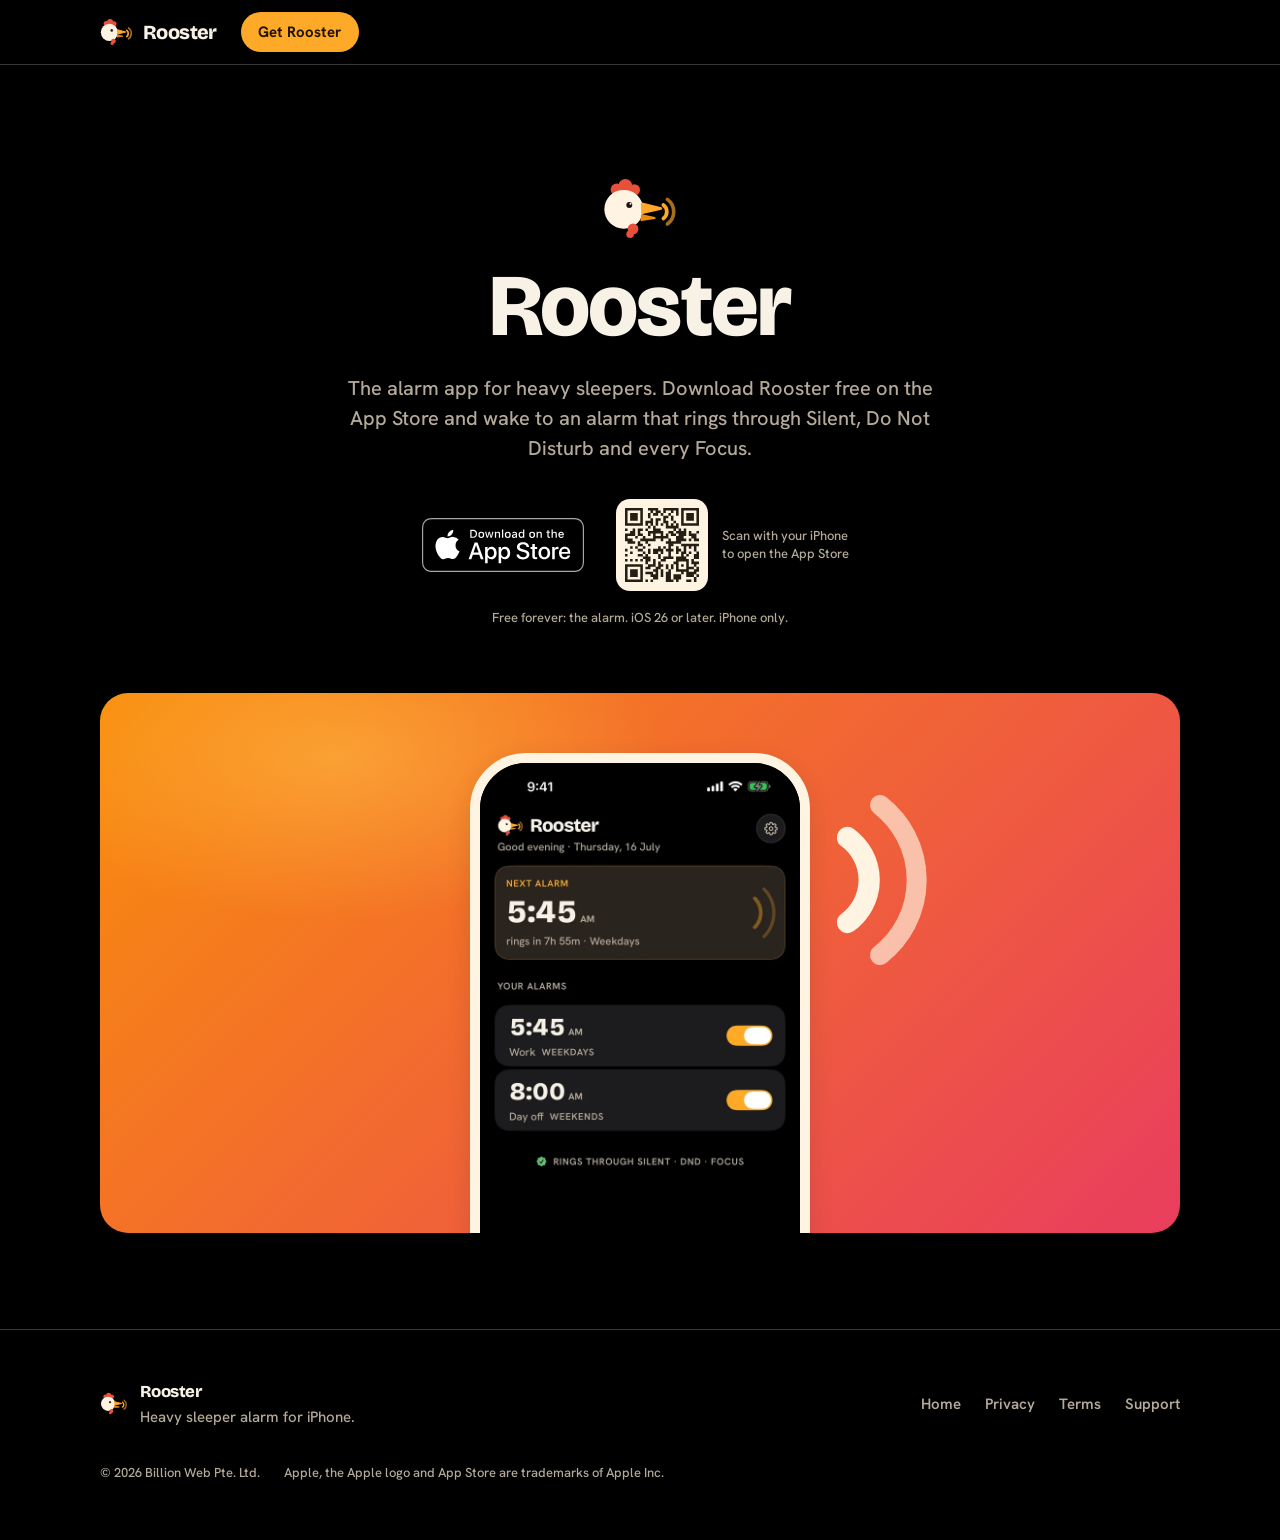
==== download/index.html @ 9dae6056 "site: add /download page (ROOSTER mark + App Store badge) Co-Authored-By: Claude Fable 5 <noreply@an" ====
<!doctype html>
<html lang="en">
<head>
<meta charset="utf-8">
<meta name="viewport" content="width=device-width, initial-scale=1">
<title>Download Rooster for iPhone</title>
<meta name="description" content="Download Rooster, the alarm app for heavy sleepers, free on the App Store for iPhone.">
<link rel="canonical" href="https://wakerooster.com/download/">
<meta name="theme-color" content="#000000">
<meta name="apple-itunes-app" content="app-id=6791535362">
<meta property="og:type" content="website">
<meta property="og:site_name" content="Rooster">
<meta property="og:title" content="Download Rooster for iPhone">
<meta property="og:description" content="Download Rooster, the alarm app for heavy sleepers, free on the App Store.">
<meta property="og:url" content="https://wakerooster.com/download/">
<meta property="og:image" content="https://wakerooster.com/assets/og.png">
<link rel="icon" type="image/svg+xml" href="../assets/favicon.svg">
<link rel="icon" type="image/png" sizes="32x32" href="../assets/favicon-32.png">
<link rel="apple-touch-icon" href="../assets/apple-touch-icon.png">
<link rel="stylesheet" href="../styles.css">
</head>
<body>
<a class="skip" href="#main">Skip to content</a>

<header class="site-head">
  <div class="wrap">
    <a class="brand" href="../">
      <img class="logo" src="../assets/logo-on-dark.svg" alt="">
      Rooster
    </a>
    <a class="btn btn-small head-cta" href="https://apps.apple.com/app/id6791535362">Get Rooster</a>
  </div>
</header>

<main id="main">

  <section class="hero">
    <div class="wrap">
      <img src="../assets/logo-on-dark.svg" alt="" width="76" height="63" style="display:block;margin:0 auto 1.25rem">
      <h1>Rooster</h1>
      <p class="lede">The alarm app for heavy sleepers. Download Rooster free on the App Store and wake to an alarm that rings through Silent, Do Not Disturb and every Focus.</p>

      <div class="cta-row">
        <a class="badge-link" href="https://apps.apple.com/app/id6791535362">
          <img src="../assets/app-store-badge.svg" alt="Download on the App Store" width="162" height="54">
        </a>
        <div class="qr-side">
          <div class="qr-box" aria-hidden="true">
            <img src="../assets/qr-appstore.svg" alt="">
          </div>
          <p>Scan with your iPhone to open the App Store</p>
        </div>
      </div>
      <p class="microcopy">Free forever: the alarm. iOS 26 or later. iPhone only.</p>

      <div class="hero-stage">
        <div class="device">
          <img src="../assets/phone-home.webp" alt="Rooster home screen with the next alarm armed for 5:45 AM" width="660" height="1434" fetchpriority="high">
        </div>
        <svg class="arcs" viewBox="0 0 120 150" aria-hidden="true">
          <path d="M14 38 A42 42 0 0 1 14 106" stroke-width="17"/>
          <path d="M40 12 A76 76 0 0 1 40 132" stroke-width="16" opacity="0.66"/>
        </svg>
      </div>
    </div>
  </section>

</main>

<footer class="site-foot">
  <div class="wrap">
    <div class="foot-row">
      <div class="foot-brand">
        <img src="../assets/logo-on-dark.svg" alt="" width="28" height="23">
        <div>
          <span class="brand" style="font-size:1.05rem">Rooster</span>
          <p class="tagline">Heavy sleeper alarm for iPhone.</p>
        </div>
      </div>
      <nav class="foot-links" aria-label="Footer">
        <a href="../">Home</a>
        <a href="../privacy/">Privacy</a>
        <a href="../terms/">Terms</a>
        <a href="../support/">Support</a>
      </nav>
    </div>
    <div class="foot-legal">
      <span>© 2026 Billion Web Pte. Ltd.</span>
      <span>Apple, the Apple logo and App Store are trademarks of Apple Inc.</span>
    </div>
  </div>
</footer>

</body>
</html>
---- styles.css ----
/* Rooster — wakerooster.com
   Fixed dark theme ("pre-dawn"). Tokens mirror the app's tokens.json.
   The Daybreak gradient appears only on the hero stage, the final CTA band
   and the OG image — never behind body copy. Zero JavaScript. */

:root {
  --bg: #000000;
  --surface: #1c1c1e;
  --raised: #2c2c2e;
  --hairline: #38383a;
  --text: #f7f1e6;
  --dim: #b5aa99;
  --primary: #ffa928;
  --primary-deep: #e88c12;
  --on-primary: #201300;
  --snooze: #98a1d9;
  --cream: #fff4e2;
  --ink: #241e15;
  --success: #63c174;
  --daybreak:
    radial-gradient(55% 55% at 22% 12%, rgba(255, 194, 77, 0.5), transparent 55%),
    linear-gradient(135deg, #f98d0b 0%, #e93d5e 100%);
  --ease: cubic-bezier(0.2, 0.8, 0.2, 1);
  --r-card: 20px;
  --r-sheet: 28px;
  color-scheme: dark;
}

@font-face {
  font-family: "Bricolage Grotesque";
  src: url("fonts/BricolageGrotesque-Variable.woff2") format("woff2");
  font-weight: 200 800;
  font-display: swap;
}
@font-face {
  font-family: "Hanken Grotesk";
  src: url("fonts/HankenGrotesk-Variable.woff2") format("woff2");
  font-weight: 100 900;
  font-display: swap;
}

* { margin: 0; padding: 0; box-sizing: border-box; }

html {
  -webkit-text-size-adjust: 100%;
  text-size-adjust: 100%;
}
@media (prefers-reduced-motion: no-preference) {
  html { scroll-behavior: smooth; }
}

body {
  font-family: "Hanken Grotesk", -apple-system, BlinkMacSystemFont, "Segoe UI", sans-serif;
  font-weight: 500;
  font-size: 1.0625rem;
  line-height: 1.65;
  background: var(--bg);
  color: var(--text);
  -webkit-font-smoothing: antialiased;
}

::selection { background: var(--primary); color: var(--on-primary); }

img, svg { display: block; max-width: 100%; }

a { color: var(--primary); text-decoration: none; }
a:hover { text-decoration: underline; }

:focus-visible {
  outline: 2px solid var(--primary);
  outline-offset: 3px;
  border-radius: 4px;
}

h1, h2, h3 {
  font-family: "Bricolage Grotesque", "Hanken Grotesk", sans-serif;
  font-weight: 800;
  line-height: 1.06;
  letter-spacing: -0.02em;
  text-wrap: balance;
}

.skip {
  position: absolute;
  left: -9999px;
  background: var(--primary);
  color: var(--on-primary);
  padding: 0.6rem 1rem;
  border-radius: 999px;
  z-index: 60;
}
.skip:focus { left: 20px; top: 14px; }

/* ---------- layout primitives ---------- */

.wrap { width: min(100% - 40px, 1080px); margin-inline: auto; }
.measure { max-width: 640px; margin-inline: auto; }

.band { padding-block: clamp(5.5rem, 10vw, 8rem); }
.band-head { text-align: center; margin-bottom: clamp(2.5rem, 5vw, 4rem); }

.eyebrow {
  display: block;
  font-size: 0.8125rem;
  font-weight: 600;
  letter-spacing: 0.06em;
  text-transform: uppercase;
  color: var(--primary);
  margin-bottom: 1rem;
}

h2 { font-size: clamp(2rem, 4.5vw, 3.25rem); margin-bottom: 1rem; }

.lede {
  font-size: 1.25rem;
  line-height: 1.5;
  color: var(--dim);
  text-wrap: pretty;
}
.lede strong, .lede b { color: var(--text); font-weight: 600; }

/* ---------- header ---------- */

.site-head {
  position: sticky;
  top: 0;
  z-index: 50;
  background: rgba(0, 0, 0, 0.65);
  -webkit-backdrop-filter: blur(12px);
  backdrop-filter: blur(12px);
  border-bottom: 1px solid var(--hairline);
}
.site-head .wrap {
  display: flex;
  align-items: center;
  gap: 1.5rem;
  min-height: 64px;
}
.brand {
  display: flex;
  align-items: center;
  gap: 0.6rem;
  color: var(--text);
  font-family: "Bricolage Grotesque", sans-serif;
  font-weight: 800;
  font-size: 1.25rem;
  letter-spacing: -0.03em;
}
.brand:hover { text-decoration: none; }
.brand .logo { height: 28px; width: auto; }

.site-nav {
  display: none;
  margin-left: auto;
  gap: 1.75rem;
  font-size: 0.9375rem;
  font-weight: 600;
}
.site-nav a { color: var(--dim); transition: color 200ms var(--ease); }
.site-nav a:hover { color: var(--text); text-decoration: none; }

.head-cta { margin-left: auto; }
@media (min-width: 720px) {
  .site-nav { display: flex; }
  .head-cta { margin-left: 0; }
}

/* ---------- buttons & pills ---------- */

.btn {
  display: inline-flex;
  align-items: center;
  justify-content: center;
  min-height: 48px;
  padding: 0.7rem 1.5rem;
  border-radius: 999px;
  background: var(--primary);
  color: var(--on-primary);
  font-weight: 700;
  font-size: 1rem;
  transition: background 200ms var(--ease), transform 120ms var(--ease);
}
.btn:hover { background: var(--primary-deep); text-decoration: none; }
.btn:active { transform: scale(0.98); }

.btn-small { min-height: 40px; padding: 0.4rem 1.1rem; font-size: 0.9375rem; }

.btn-ghost {
  background: transparent;
  border: 1px solid var(--hairline);
  color: var(--text);
}
.btn-ghost:hover { background: var(--surface); border-color: var(--dim); }

.chip {
  display: inline-flex;
  align-items: center;
  gap: 0.5rem;
  padding: 0.35rem 0.9rem;
  border: 1px solid var(--hairline);
  border-radius: 999px;
  background: var(--surface);
  font-size: 0.875rem;
  font-weight: 600;
  color: var(--dim);
}

/* ---------- cards ---------- */

.card {
  background: var(--surface);
  border: 1px solid var(--hairline);
  border-radius: var(--r-card);
  padding: 1.5rem 1.5rem;
  transition: background 200ms var(--ease), border-color 200ms var(--ease);
}
.card:hover { background: var(--raised); border-color: #4a4a4d; }
.card h3 { font-size: 1.25rem; margin-bottom: 0.5rem; letter-spacing: -0.01em; }
.card p { color: var(--dim); font-size: 1rem; }
.card p:last-child { margin-bottom: 0; }

/* ---------- hero ---------- */

.hero {
  text-align: center;
  padding-top: clamp(4.5rem, 9vw, 7rem);
}
.hero h1 {
  font-size: clamp(2.75rem, 7vw, 5.5rem);
  margin-bottom: 1.25rem;
}
.hero .lede { max-width: 620px; margin-inline: auto; }

.cta-row {
  display: flex;
  flex-direction: column;
  align-items: center;
  gap: 1.1rem;
  margin-top: 2.25rem;
}
.badge-link { display: inline-block; border-radius: 8px; }
.badge-link img { height: 54px; width: auto; }
.cta-alt { font-weight: 600; }
.microcopy { font-size: 0.8125rem; color: var(--dim); margin-top: 1rem; }

.qr-side {
  display: none;
  align-items: center;
  gap: 0.9rem;
  text-align: left;
}
.qr-side .qr-box {
  background: var(--cream);
  border-radius: 14px;
  padding: 9px;
  width: 92px;
  height: 92px;
}
.qr-side svg, .qr-side .qr-box > * { width: 100%; height: 100%; }
.qr-side p {
  font-size: 0.8125rem;
  color: var(--dim);
  max-width: 8.5rem;
  line-height: 1.4;
}
@media (min-width: 720px) {
  .cta-row { flex-direction: row; justify-content: center; gap: 2rem; }
  .qr-side { display: flex; }
}

.hero-stage {
  position: relative;
  margin-top: clamp(2.5rem, 5vw, 4rem);
  background: var(--daybreak);
  border-radius: var(--r-sheet);
  max-height: clamp(320px, 46vw, 540px);
  overflow: hidden;
  display: flex;
  justify-content: center;
  align-items: flex-start;
  padding-top: clamp(2.25rem, 5vw, 3.75rem);
}

.device {
  width: clamp(240px, 64vw, 340px);
  aspect-ratio: 1320 / 2868;
  border: 10px solid var(--cream);
  border-radius: 56px;
  overflow: hidden;
  background: #000;
  flex-shrink: 0;
}
.hero-stage .device { box-shadow: 0 8px 24px rgba(36, 30, 21, 0.12); }
.device img { width: 100%; height: auto; }

.arcs {
  position: absolute;
  top: 18%;
  left: calc(50% + clamp(130px, 34vw, 190px));
  width: clamp(90px, 12vw, 150px);
  color: var(--cream);
}
.arcs path {
  fill: none;
  stroke: currentColor;
  stroke-linecap: round;
}
@media (prefers-reduced-motion: no-preference) {
  .arcs path {
    animation: crow 2.8s var(--ease) infinite;
    transform-origin: left center;
  }
  .arcs path:last-child { animation-delay: 120ms; }
  @keyframes crow {
    0% { opacity: 0.35; transform: scale(0.96); }
    45% { opacity: 1; transform: scale(1); }
    100% { opacity: 0.35; transform: scale(0.96); }
  }
}

/* ---------- engine ---------- */

.grid-3 { display: grid; gap: 1rem; }
@media (min-width: 720px) { .grid-3 { grid-template-columns: repeat(3, 1fr); } }

.glyph {
  width: 44px;
  height: 44px;
  color: var(--primary);
  margin-bottom: 1rem;
}
.glyph path, .glyph circle, .glyph line, .glyph rect {
  fill: none;
  stroke: currentColor;
  stroke-width: 2.5;
  stroke-linecap: round;
  stroke-linejoin: round;
}

.engine-chip { display: flex; justify-content: center; margin-top: 2.5rem; }

/* ---------- missions ---------- */

.missions-layout {
  display: grid;
  gap: 2.5rem;
  align-items: center;
  justify-items: center;
}
@media (min-width: 720px) {
  .missions-layout { grid-template-columns: 2fr 3fr; }
}

.tile-grid { display: grid; grid-template-columns: repeat(2, 1fr); gap: 1rem; width: 100%; }
.tile { padding: 1.25rem; }
.tile .glyph { width: 34px; height: 34px; margin-bottom: 0.75rem; }
.tile h3 { font-size: 1.0625rem; font-family: "Hanken Grotesk", sans-serif; font-weight: 700; }
.tile p { font-size: 0.9375rem; }

.escape-card {
  margin-top: 2.5rem;
  border-left: 3px solid var(--primary);
  border-top-left-radius: 6px;
  border-bottom-left-radius: 6px;
}
.escape-card h3 { font-size: 1.375rem; }

/* ---------- system grid ---------- */

.grid-2 { display: grid; gap: 1rem; }
@media (min-width: 720px) { .grid-2 { grid-template-columns: repeat(2, 1fr); } }

.pro-pill {
  display: inline-block;
  background: var(--cream);
  color: var(--ink);
  font-size: 0.75rem;
  font-weight: 700;
  letter-spacing: 0.06em;
  text-transform: uppercase;
  padding: 0.2rem 0.7rem;
  border-radius: 999px;
  margin-left: 0.6rem;
  vertical-align: 0.15em;
}

/* ---------- snooze band ---------- */

.snooze-demo {
  max-width: 560px;
  margin: 2.5rem auto 0;
  padding: 1.75rem 1.5rem;
}
.snooze-demo .row {
  display: flex;
  justify-content: space-between;
  align-items: center;
  gap: 1rem;
  flex-wrap: wrap;
}
.pill-snooze {
  border: 1.5px solid var(--snooze);
  color: var(--snooze);
  border-radius: 999px;
  padding: 0.6rem 1.4rem;
  font-weight: 700;
  font-size: 0.9375rem;
}
.pill-stop {
  background: var(--primary);
  color: var(--on-primary);
  border-radius: 999px;
  padding: 0.6rem 1.4rem;
  font-weight: 700;
  font-size: 0.9375rem;
}
.snooze-note {
  margin-top: 1.25rem;
  text-align: center;
  font-size: 0.875rem;
  color: var(--snooze);
}

/* ---------- reliability log ---------- */

.log-card {
  max-width: 480px;
  margin-inline: auto;
  padding: 0.5rem 1.5rem;
}
.log-row { padding: 1.1rem 0; border-bottom: 1px solid var(--hairline); }
.log-row:last-child { border-bottom: 0; }
.log-row .what { font-weight: 700; color: var(--text); }
.log-row .when { font-size: 0.875rem; color: var(--dim); margin-top: 0.15rem; }
.log-row .what .ok { color: var(--success); }

/* ---------- privacy band ---------- */

.chip-row {
  display: flex;
  justify-content: center;
  flex-wrap: wrap;
  gap: 0.75rem;
  margin-bottom: 1.75rem;
}

/* ---------- pricing ---------- */

.plans {
  display: grid;
  gap: 1.25rem;
  align-items: stretch;
  margin-inline: auto;
}
.plan-free { order: 2; }
.plan-pro-wrap { order: 0; }
.plan-life { order: 1; }
@media (min-width: 720px) {
  .plans { grid-template-columns: 1fr 1.2fr 1fr; }
  .plan-free { order: 0; }
  .plan-pro-wrap { order: 1; }
  .plan-life { order: 2; }
}
.plan .btn { width: 100%; }

.plan { height: 100%; padding: 2rem 1.75rem; display: flex; flex-direction: column; }
.plan:hover { background: var(--surface); }
.plan .plan-name {
  font-family: "Bricolage Grotesque", sans-serif;
  font-weight: 800;
  font-size: 1.5rem;
}
.plan .plan-sub { color: var(--dim); margin-bottom: 1.25rem; }
.plan .price {
  font-family: "Bricolage Grotesque", sans-serif;
  font-weight: 800;
  font-size: 2.25rem;
  letter-spacing: -0.02em;
  line-height: 1.1;
}
.plan .price-alt { color: var(--dim); font-size: 1rem; margin-top: 0.35rem; }
.plan .trial { color: var(--primary); font-weight: 600; font-size: 0.9375rem; margin-top: 0.5rem; }

.plan ul { list-style: none; margin: 1.5rem 0; flex-grow: 1; }
.plan li {
  padding-left: 1.6rem;
  position: relative;
  margin-bottom: 0.7rem;
  font-size: 0.9875rem;
  color: var(--text);
}
.plan li::before {
  content: "";
  position: absolute;
  left: 0;
  top: 0.42em;
  width: 0.55em;
  height: 0.3em;
  border-left: 2.5px solid var(--primary);
  border-bottom: 2.5px solid var(--primary);
  transform: rotate(-45deg);
}
.plan-free li::before { border-color: var(--dim); }

.plan-pro-wrap {
  background: linear-gradient(135deg, #f98d0b, #e93d5e);
  border-radius: calc(var(--r-card) + 1px);
  padding: 1px;
}
.plan-pro { background: var(--bg); border: 0; }
.plan-pro:hover { background: #0a0806; }

.price-line { text-align: center; margin-top: 2.25rem; font-weight: 700; font-size: 1.125rem; }
.price-note { text-align: center; color: var(--dim); font-size: 0.875rem; margin-top: 0.6rem; }

/* ---------- FAQ ---------- */

.faq { max-width: 640px; margin-inline: auto; }
.faq details { border-top: 1px solid var(--hairline); }
.faq details:last-child { border-bottom: 1px solid var(--hairline); }
.faq summary {
  cursor: pointer;
  list-style: none;
  display: flex;
  justify-content: space-between;
  align-items: center;
  gap: 1rem;
  padding: 1.25rem 0.25rem;
  font-weight: 700;
  font-size: 1.0625rem;
}
.faq summary::-webkit-details-marker { display: none; }
.faq summary::after {
  content: "";
  flex-shrink: 0;
  width: 0.55em;
  height: 0.55em;
  border-right: 2.5px solid var(--primary);
  border-bottom: 2.5px solid var(--primary);
  transform: rotate(45deg);
  transition: transform 200ms var(--ease);
  margin-right: 0.25rem;
}
.faq details[open] summary::after { transform: rotate(225deg); }
.faq details p {
  padding: 0 0.25rem 1.4rem;
  color: var(--dim);
}

/* ---------- final CTA band ---------- */

.cta-band {
  position: relative;
  background: var(--daybreak);
  border-radius: var(--r-sheet);
  overflow: hidden;
  text-align: center;
  padding: clamp(3.5rem, 8vw, 6rem) clamp(1.5rem, 5vw, 4rem);
  color: var(--ink);
}
.cta-band h2 { max-width: 700px; margin-inline: auto; }
.cta-band .microcopy { color: rgba(36, 30, 21, 0.75); }
.cta-band .cta-row { margin-top: 2rem; }
.cta-band .band-arcs {
  position: absolute;
  right: -60px;
  top: 50%;
  transform: translateY(-50%);
  width: 260px;
  color: var(--cream);
  opacity: 0.18;
  pointer-events: none;
}
.cta-band .band-arcs path {
  fill: none;
  stroke: currentColor;
  stroke-linecap: round;
}

/* ---------- footer ---------- */

.site-foot {
  border-top: 1px solid var(--hairline);
  padding: 3rem 0 3.5rem;
  margin-top: clamp(4rem, 8vw, 6rem);
}
.foot-row {
  display: flex;
  flex-wrap: wrap;
  align-items: center;
  gap: 1.25rem 2rem;
  justify-content: space-between;
}
.foot-brand { display: flex; align-items: center; gap: 0.75rem; }
.foot-brand .tagline { color: var(--dim); font-size: 0.9375rem; }
.foot-links { display: flex; flex-wrap: wrap; gap: 1.5rem; font-size: 0.9375rem; font-weight: 600; }
.foot-links a { color: var(--dim); }
.foot-links a:hover { color: var(--text); }
.foot-legal {
  margin-top: 2rem;
  color: var(--dim);
  font-size: 0.8125rem;
  display: flex;
  flex-wrap: wrap;
  gap: 0.4rem 1.5rem;
}

/* ---------- document pages (privacy / terms / support) ---------- */

.doc { max-width: 42rem; margin-inline: auto; padding: 3rem 20px 2rem; }
.doc h1 { font-size: clamp(2rem, 5vw, 2.75rem); margin-bottom: 0.5rem; }
.updated { color: var(--dim); font-size: 0.9rem; margin-bottom: 2rem; }
.doc .lede { font-size: 1.125rem; margin-bottom: 2rem; }
.doc h2 { font-size: 1.375rem; margin: 2.4rem 0 0.6rem; }
.doc p { margin-bottom: 0.9rem; }
.doc ul { margin: 0 0 0.9rem 1.2rem; }
.doc li { margin-bottom: 0.45rem; }
.doc .card { margin-bottom: 1rem; }
.doc .card h2, .doc .card h3 {
  margin-top: 0;
  font-size: 1.0625rem;
  margin-bottom: 0.4rem;
  font-family: "Hanken Grotesk", sans-serif;
  font-weight: 700;
}
.doc .btn { margin: 0.25rem 0 1rem; }
.doc strong { color: var(--text); }

/* ---------- 404 ---------- */

.lost {
  min-height: 60vh;
  display: flex;
  flex-direction: column;
  align-items: center;
  justify-content: center;
  text-align: center;
  padding: 4rem 20px;
}
.lost .logo-mark { width: 96px; margin-bottom: 2rem; }
.lost h1 { font-size: clamp(2.5rem, 7vw, 4rem); margin-bottom: 1rem; }
.lost p { color: var(--dim); margin-bottom: 2rem; }

/* Scroll-driven reveal animations were deliberately removed: content must
   never depend on an animation timeline to become visible. */
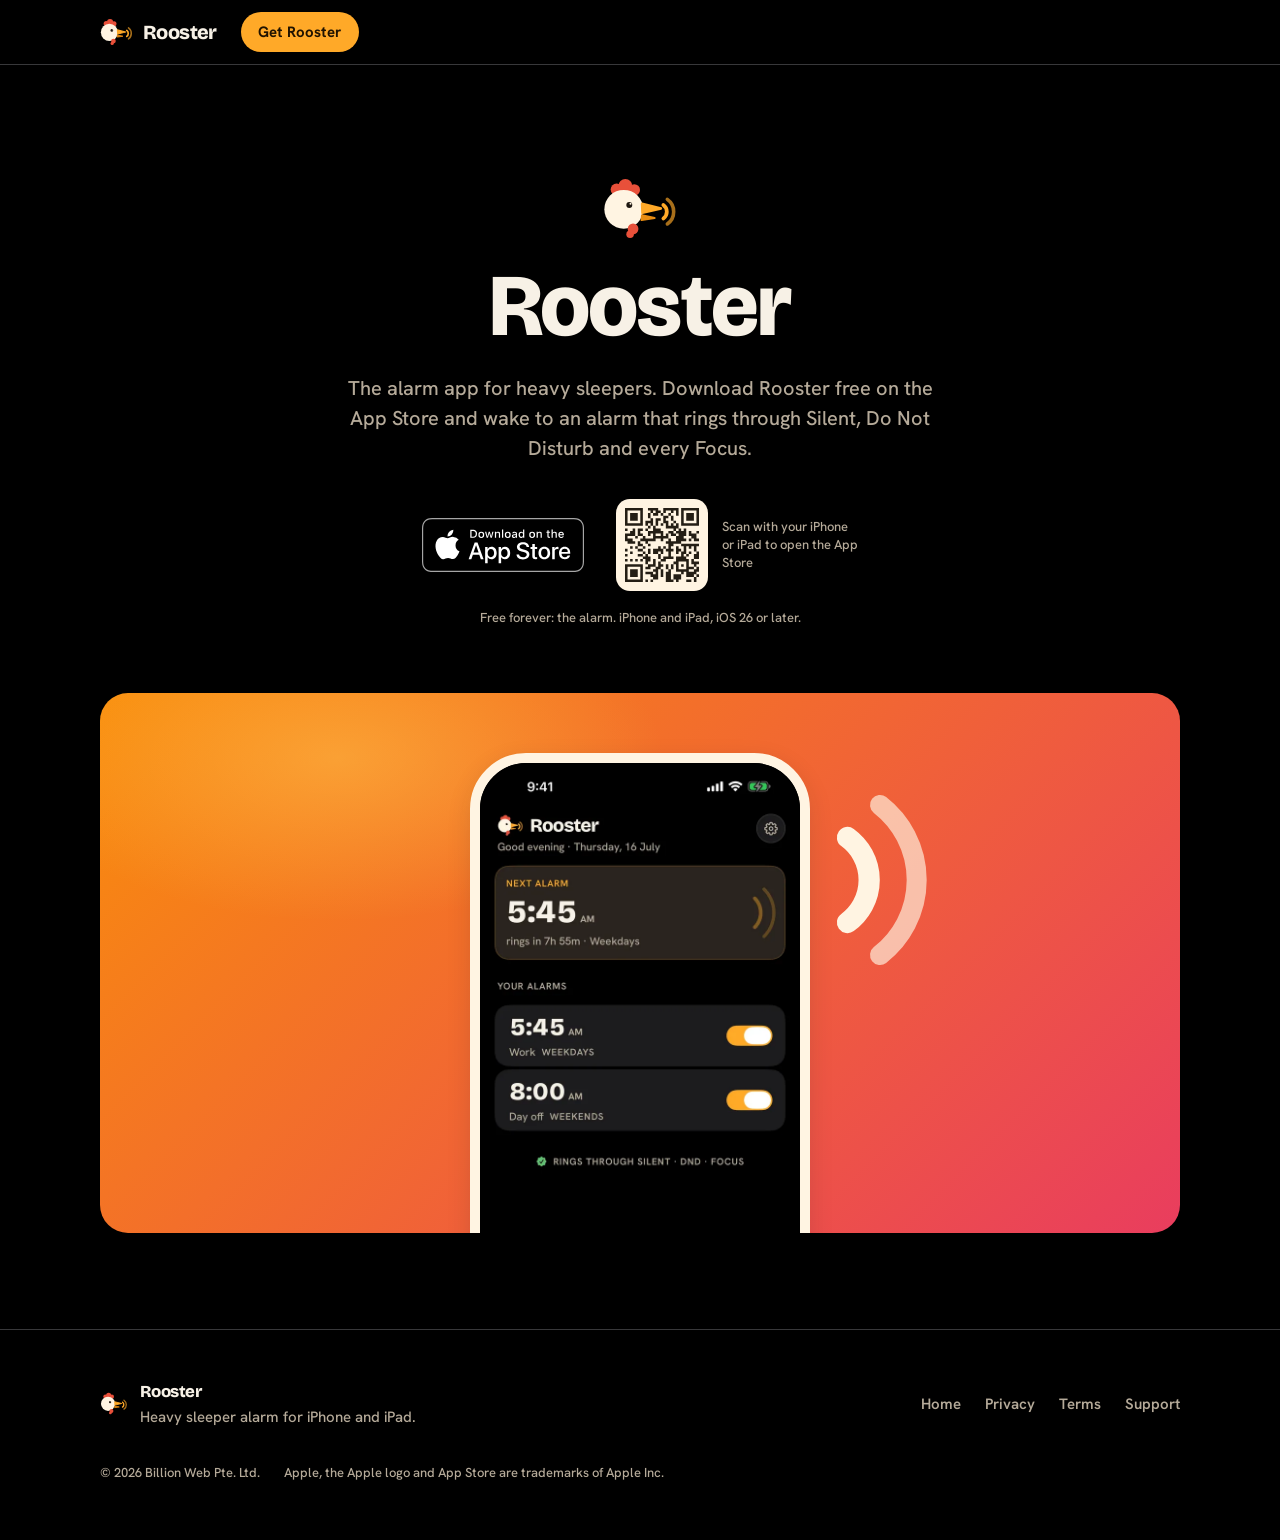
==== commit 2d440805: "site: no prices, legal pages for Remote Config, A/B tests and ad measurement, iPad, all 11 missions " ====
--- a/download/index.html
+++ b/download/index.html
@@ -3,14 +3,14 @@
 <head>
 <meta charset="utf-8">
 <meta name="viewport" content="width=device-width, initial-scale=1">
-<title>Download Rooster for iPhone</title>
-<meta name="description" content="Download Rooster, the alarm app for heavy sleepers, free on the App Store for iPhone.">
+<title>Download Rooster for iPhone and iPad</title>
+<meta name="description" content="Download Rooster, the alarm app for heavy sleepers, free on the App Store for iPhone and iPad.">
 <link rel="canonical" href="https://wakerooster.com/download/">
 <meta name="theme-color" content="#000000">
 <meta name="apple-itunes-app" content="app-id=6791535362">
 <meta property="og:type" content="website">
 <meta property="og:site_name" content="Rooster">
-<meta property="og:title" content="Download Rooster for iPhone">
+<meta property="og:title" content="Download Rooster for iPhone and iPad">
 <meta property="og:description" content="Download Rooster, the alarm app for heavy sleepers, free on the App Store.">
 <meta property="og:url" content="https://wakerooster.com/download/">
 <meta property="og:image" content="https://wakerooster.com/assets/og.png">
@@ -48,10 +48,10 @@
           <div class="qr-box" aria-hidden="true">
             <img src="../assets/qr-appstore.svg" alt="">
           </div>
-          <p>Scan with your iPhone to open the App Store</p>
+          <p>Scan with your iPhone or iPad to open the App Store</p>
         </div>
       </div>
-      <p class="microcopy">Free forever: the alarm. iOS 26 or later. iPhone only.</p>
+      <p class="microcopy">Free forever: the alarm. iPhone and iPad, iOS 26 or later.</p>
 
       <div class="hero-stage">
         <div class="device">
@@ -74,7 +74,7 @@
         <img src="../assets/logo-on-dark.svg" alt="" width="28" height="23">
         <div>
           <span class="brand" style="font-size:1.05rem">Rooster</span>
-          <p class="tagline">Heavy sleeper alarm for iPhone.</p>
+          <p class="tagline">Heavy sleeper alarm for iPhone and iPad.</p>
         </div>
       </div>
       <nav class="foot-links" aria-label="Footer">
--- a/styles.css
+++ b/styles.css
@@ -456,7 +456,7 @@
 .plan-pro-wrap { order: 0; }
 .plan-life { order: 1; }
 @media (min-width: 720px) {
-  .plans { grid-template-columns: 1fr 1.2fr 1fr; }
+  .plans { grid-template-columns: 1fr 1.2fr; max-width: 820px; }
   .plan-free { order: 0; }
   .plan-pro-wrap { order: 1; }
   .plan-life { order: 2; }
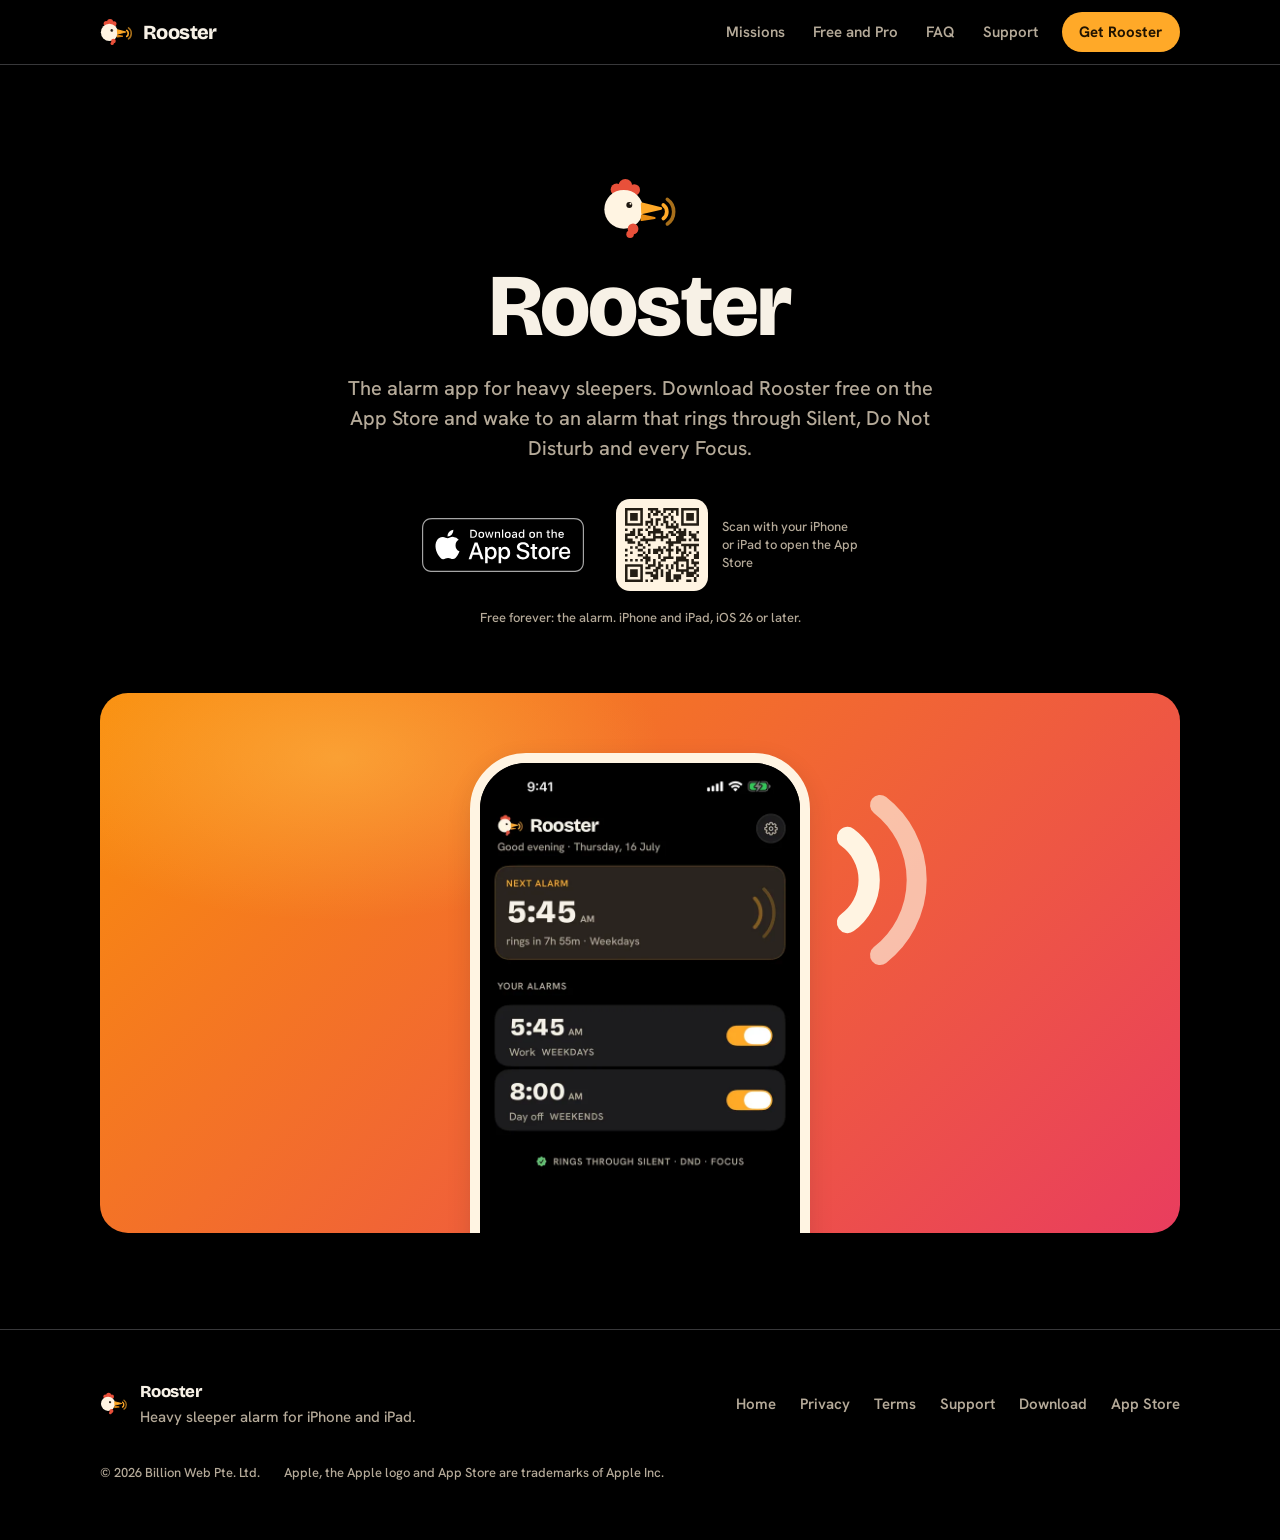
==== commit f341cc4d: "site: identical header nav and footer on every page Co-Authored-By: Claude Fable 5.1 <noreply@anthro" ====
--- a/download/index.html
+++ b/download/index.html
@@ -28,6 +28,12 @@
       <img class="logo" src="../assets/logo-on-dark.svg" alt="">
       Rooster
     </a>
+    <nav class="site-nav" aria-label="Site">
+      <a href="../#missions">Missions</a>
+      <a href="../#pro">Free and Pro</a>
+      <a href="../#faq">FAQ</a>
+      <a href="../support/">Support</a>
+    </nav>
     <a class="btn btn-small head-cta" href="https://apps.apple.com/app/id6791535362">Get Rooster</a>
   </div>
 </header>
@@ -82,6 +88,8 @@
         <a href="../privacy/">Privacy</a>
         <a href="../terms/">Terms</a>
         <a href="../support/">Support</a>
+        <a href="../download/">Download</a>
+        <a href="https://apps.apple.com/app/id6791535362">App Store</a>
       </nav>
     </div>
     <div class="foot-legal">
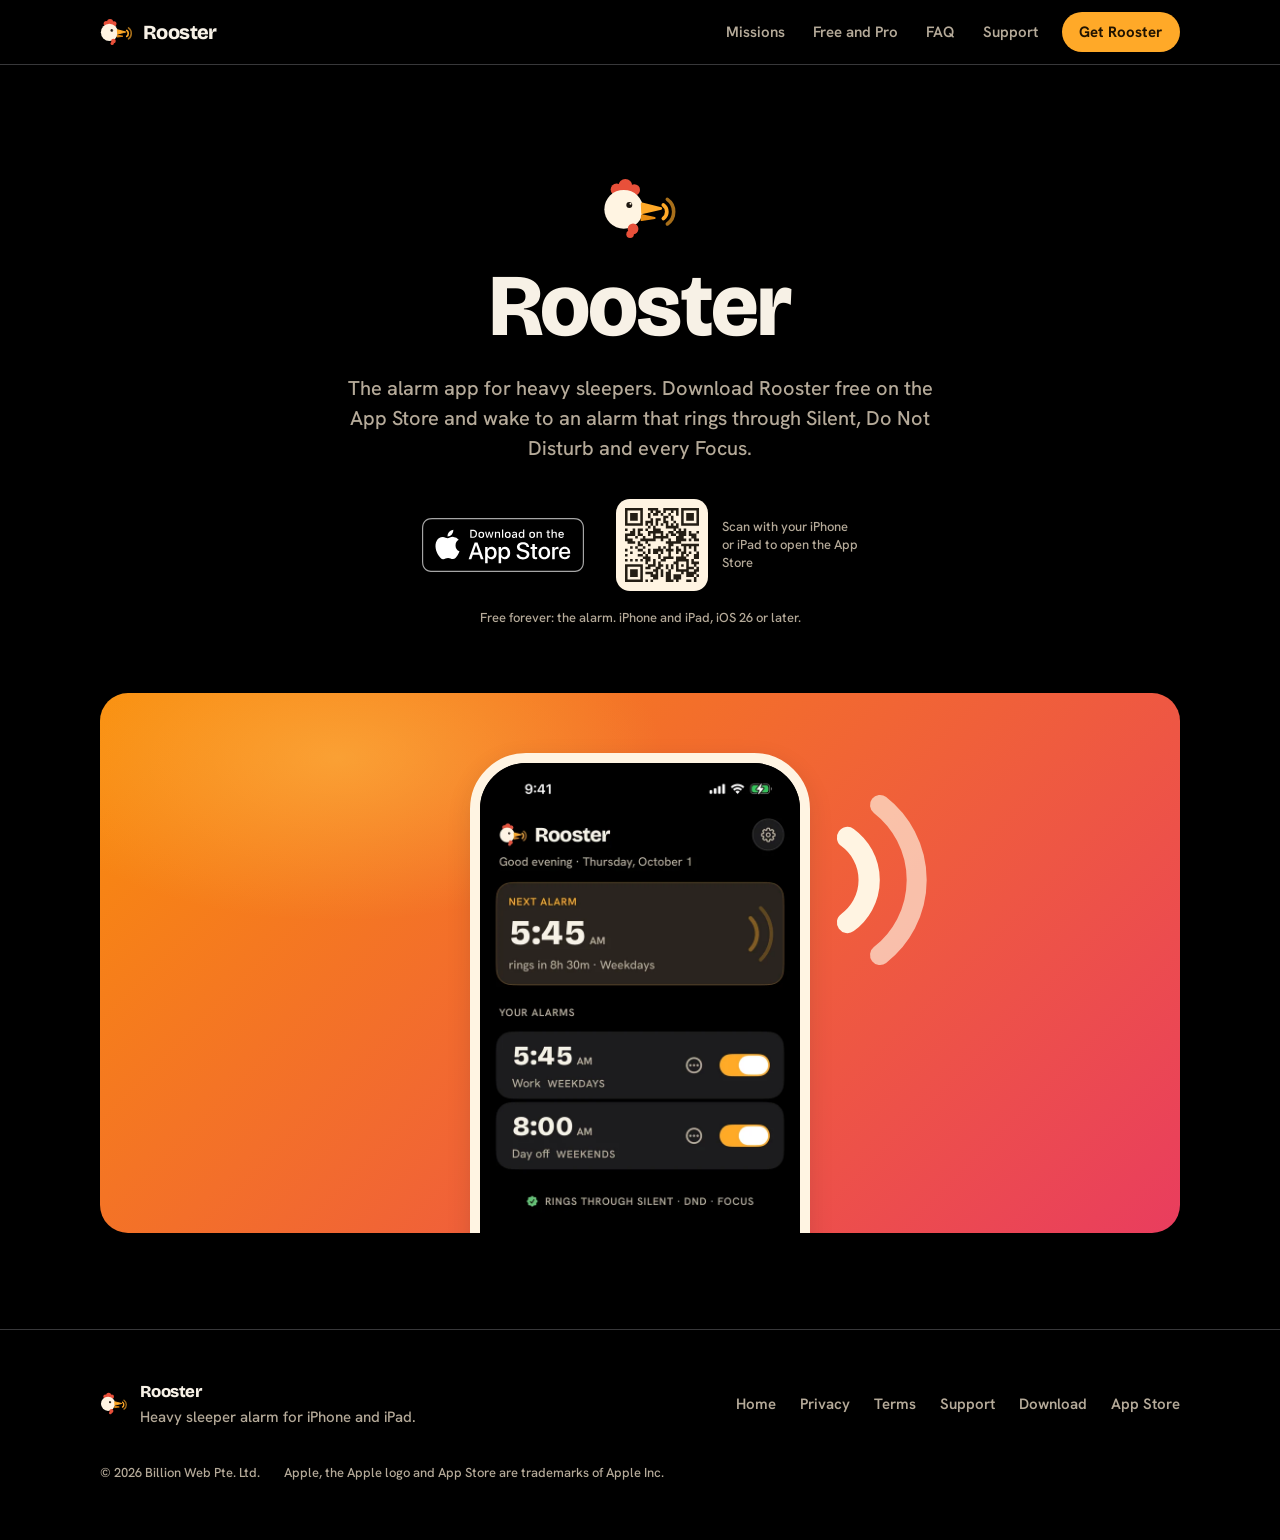
==== commit 6b1e0709: "site: current app screenshots (home and math mission from 3.0) Co-Authored-By: Claude Fable 5.1 <nor" ====
--- a/download/index.html
+++ b/download/index.html
@@ -61,7 +61,7 @@
 
       <div class="hero-stage">
         <div class="device">
-          <img src="../assets/phone-home.webp" alt="Rooster home screen with the next alarm armed for 5:45 AM" width="660" height="1434" fetchpriority="high">
+          <img src="../assets/phone-home.webp?v=2" alt="Rooster home screen with the next alarm armed for 5:45 AM" width="660" height="1434" fetchpriority="high">
         </div>
         <svg class="arcs" viewBox="0 0 120 150" aria-hidden="true">
           <path d="M14 38 A42 42 0 0 1 14 106" stroke-width="17"/>
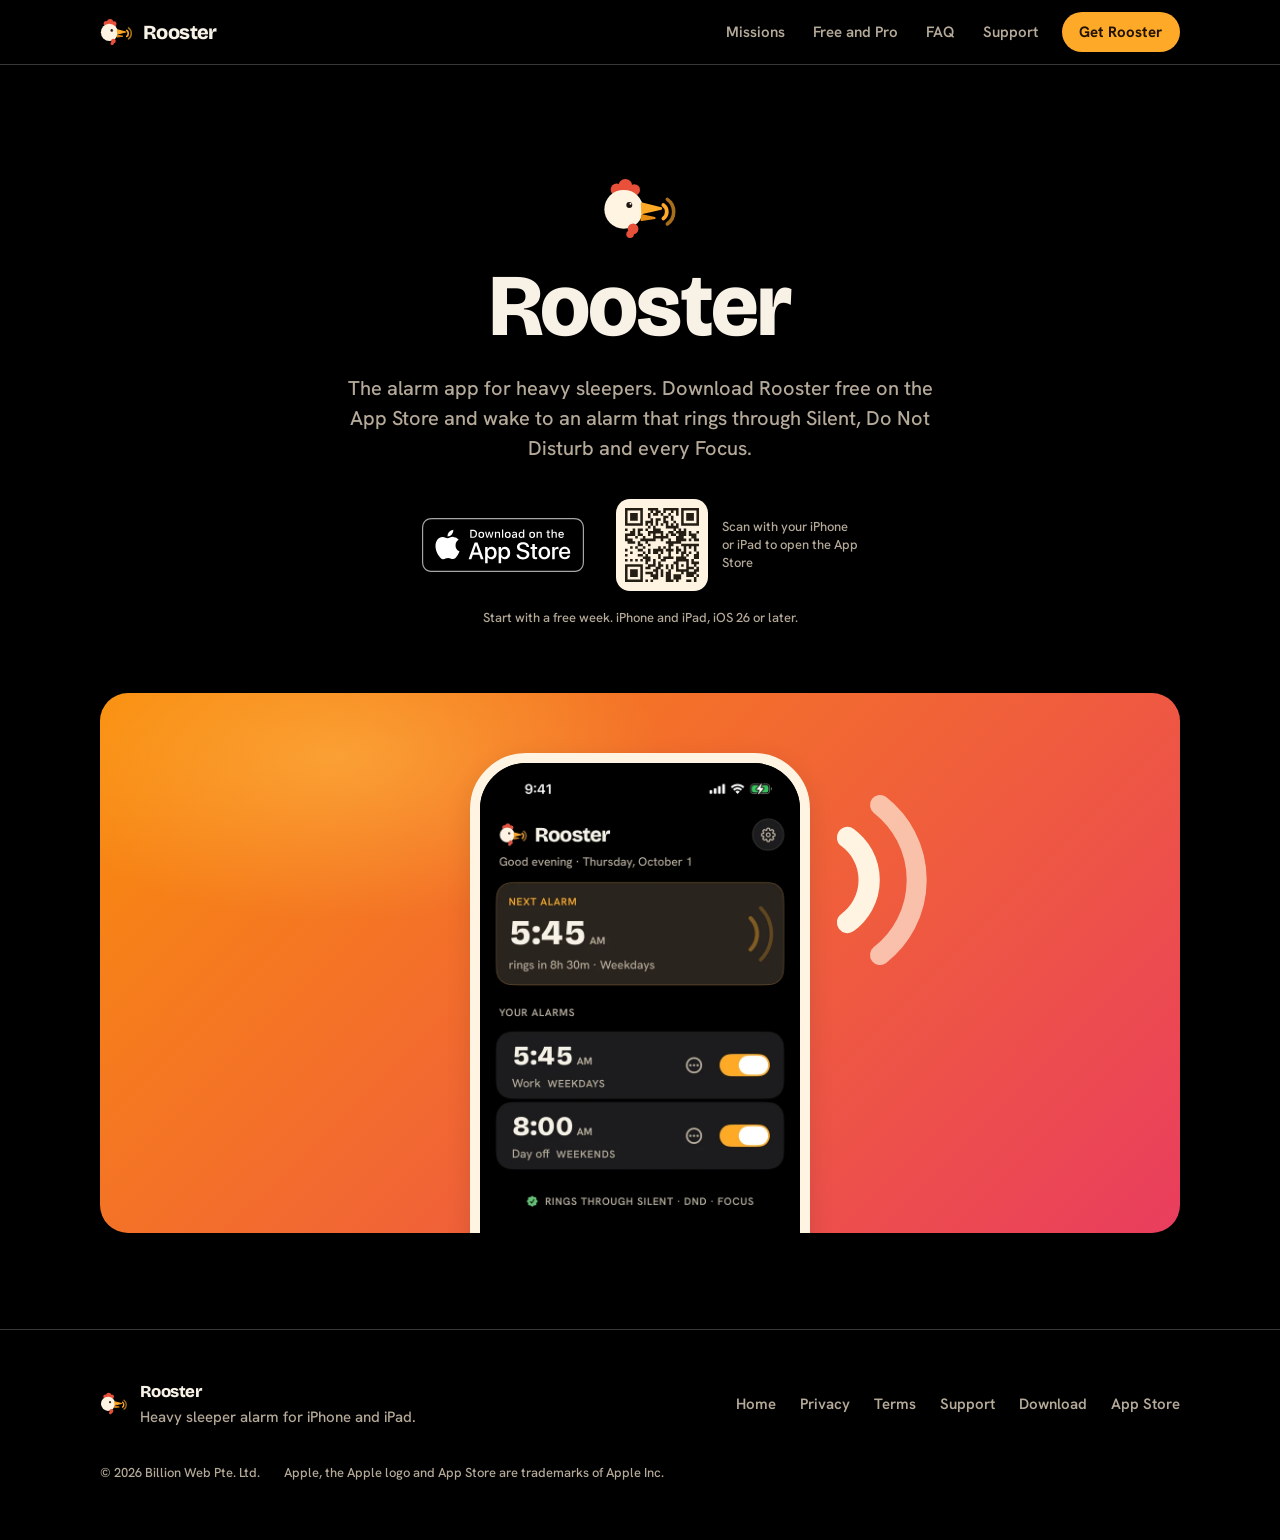
==== commit e8a0065a: "site: the free week replaces the free forever lines (hard paywall for new installs, 3.1) Co-Authored" ====
--- a/download/index.html
+++ b/download/index.html
@@ -57,7 +57,7 @@
           <p>Scan with your iPhone or iPad to open the App Store</p>
         </div>
       </div>
-      <p class="microcopy">Free forever: the alarm. iPhone and iPad, iOS 26 or later.</p>
+      <p class="microcopy">Start with a free week. iPhone and iPad, iOS 26 or later.</p>
 
       <div class="hero-stage">
         <div class="device">
